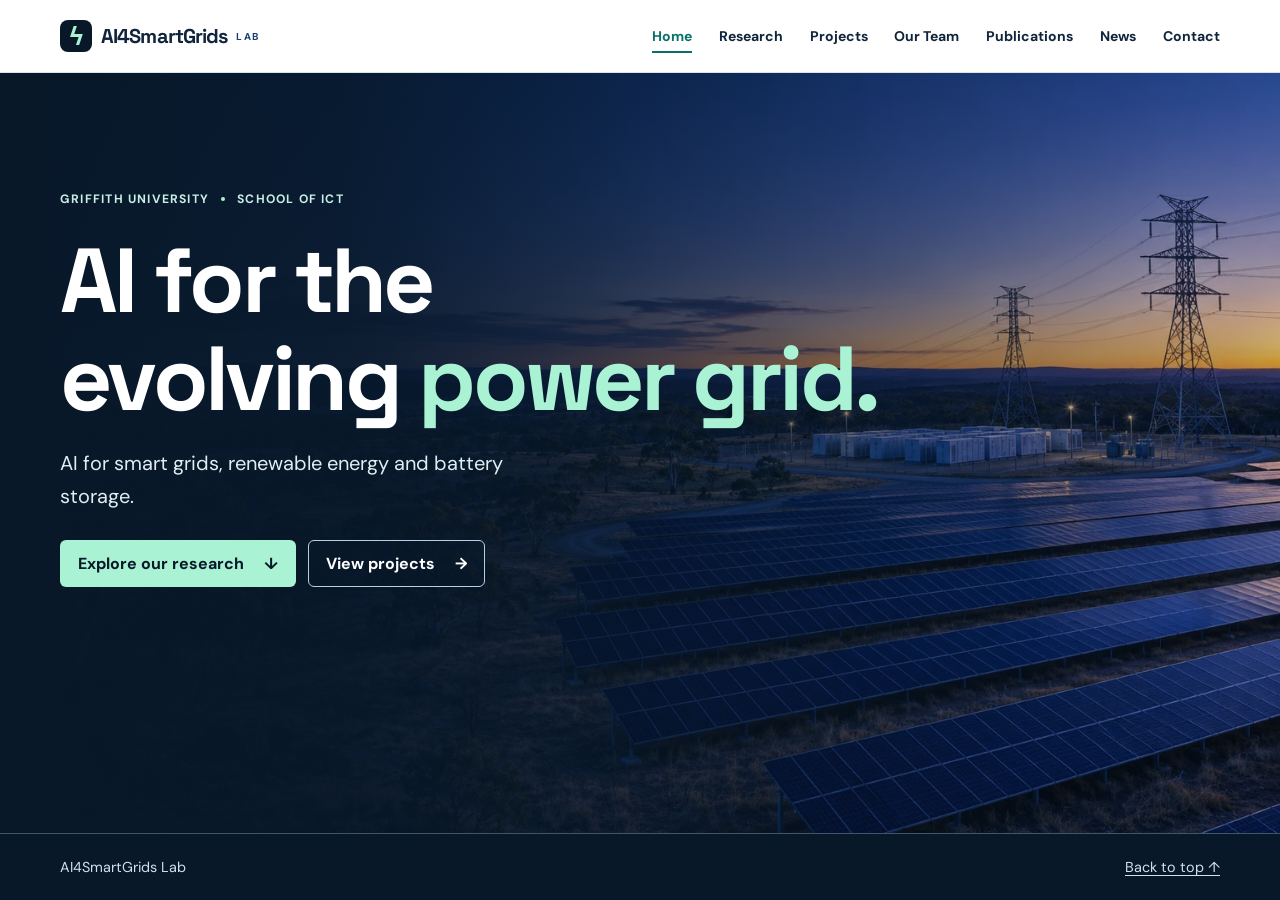
==== index.html @ f7578bf7 "upload Upload" ====
<!doctype html>
<html lang="en-AU">
<head>
  <meta charset="utf-8">
  <meta name="viewport" content="width=device-width, initial-scale=1">
  <meta name="description" content="AI4SmartGrids Lab at Griffith University develops AI methods for smart grids, renewable energy and battery storage.">
  <title>AI4SmartGrids Lab | Griffith University</title>
  <link rel="preconnect" href="https://fonts.googleapis.com">
  <link rel="preconnect" href="https://fonts.gstatic.com" crossorigin>
  <link href="https://fonts.googleapis.com/css2?family=DM+Sans:wght@400;500;600;700&family=Space+Grotesk:wght@400;500;600;700&display=swap" rel="stylesheet">
  <link rel="stylesheet" href="styles.css">
  <script src="site.js" defer></script>
</head>
<body id="top">
<a class="skip" href="#main">Skip to content</a>
<header class="site-header">
  <div class="wrap header-inner">
    <a class="brand" href="index.html"><span class="mark" aria-hidden="true">ϟ</span> AI4SmartGrids <small>LAB</small></a>
    <button class="menu" type="button" aria-controls="navigation" aria-expanded="false">Menu</button>
    <nav id="navigation" aria-label="Main navigation">
      <a href="index.html" aria-current="page">Home</a>
      <a href="research.html">Research</a>
      <a href="projects.html">Projects</a>
      <a href="team.html">Our Team</a>
      <a href="publications.html">Publications</a>
      <a href="news.html">News</a>
      <a href="contact.html">Contact</a>
    </nav>
  </div>
</header>
<main id="main" class="home-page" tabindex="-1">
  <section id="home" class="hero" aria-labelledby="hero-title">
    <div class="wrap hero-inner">
      <p class="institution">Griffith University <span></span> School of ICT</p>
      <h1 id="hero-title">AI for the<br> evolving <em>power grid.</em></h1>
      <p class="intro">AI for smart grids, renewable energy and battery storage.</p>
      <div class="actions"><a class="button" href="research.html">Explore our research <span aria-hidden="true">↓</span></a><a class="button outline" href="projects.html">View projects <span aria-hidden="true">→</span></a></div>
    </div>
  </section>
</main>
<footer><div class="wrap footer-inner"><span>AI4SmartGrids Lab</span><a href="#top">Back to top ↑</a></div></footer>
</body>
</html>
---- styles.css ----
:root {
  --ink: #10243b;
  --muted: #43566a;
  --blue: #163f75;
  --navy: #081829;
  --mint: #a9f2d3;
  --line: #d9e4eb;
  --header: 72px;
  font-family: "DM Sans", system-ui, sans-serif;
  color: var(--ink);
  background: #fff;
  scroll-padding-top: calc(var(--header) + 16px);
  scroll-behavior: smooth;
}
*, *::before, *::after { box-sizing: border-box; }
body { margin: 0; padding-top: var(--header); min-height: 100dvh; display: flex; flex-direction: column; }
main { flex: 1; display: flex; flex-direction: column; }
main > section { flex: 1; }
.wrap { width: min(1160px, calc(100% - 72px)); margin-inline: auto; }
a { color: inherit; text-underline-offset: .22em; }
a:focus-visible, button:focus-visible { outline: 3px solid #14837e; outline-offset: 5px; }
.skip { position: fixed; z-index: 10; top: 8px; left: 8px; padding: 12px; background: white; transform: translateY(-180%); }
.skip:focus { transform: none; }
.site-header { position: fixed; z-index: 5; inset: 0 0 auto; background: #fff; border-bottom: 1px solid var(--line); }
.header-inner { display: flex; align-items: center; justify-content: space-between; gap: 22px; height: var(--header); }
.brand { display: flex; align-items: center; gap: 9px; white-space: nowrap; text-decoration: none; font: 700 20px "Space Grotesk", sans-serif; letter-spacing: -.045em; }
.mark { display: grid; place-items: center; width: 32px; height: 32px; border-radius: 8px; color: var(--mint); background: var(--navy); font-size: 24px; }
.brand small { font: 700 10px "DM Sans", sans-serif; letter-spacing: .13em; color: var(--blue); }
nav { display: flex; align-items: center; gap: clamp(13px, 2.1vw, 29px); }
nav a { position: relative; font-size: 14px; font-weight: 700; text-decoration: none; white-space: nowrap; }
nav a:hover, nav a[aria-current] { color: #08716a; }
nav a[aria-current]::after { content: ""; position: absolute; inset: auto 0 -8px; height: 2px; background: currentColor; }
.menu { display: none; }
.hero { color: white; background: linear-gradient(90deg, #081829 0%, #081829ed 27%, #0818298a 65%, #08182938), #102b49 url("assets/grid-hero.webp") center 56% / cover no-repeat; }
.hero-inner { min-height: 620px; display: flex; flex-direction: column; align-items: flex-start; justify-content: center; padding-block: 80px; }
.institution, .kicker { font-size: .76rem; font-weight: 700; letter-spacing: .1em; text-transform: uppercase; }
.institution { color: #c8eee5; display: flex; align-items: center; gap: 12px; }
.institution span { width: 4px; height: 4px; border-radius: 50%; background: var(--mint); }
h1, h2, h3 { font-family: "Space Grotesk", system-ui, sans-serif; line-height: 1.08; letter-spacing: -.04em; }
.hero h1 { font-size: clamp(3.3rem, 7.1vw, 6.7rem); margin: 10px 0 19px; }
h1 em { color: var(--mint); font-style: normal; }
.inner-page h1 { font-size: clamp(2.25rem, 4.5vw, 3.65rem); margin: 0 0 18px; }
h3 { font-size: 1.43rem; margin: 0 0 10px; }
p { line-height: 1.65; }
.intro { max-width: 480px; font-size: clamp(1.05rem, 2vw, 1.25rem); margin: 0 0 27px; color: #e2edf3; }
.actions { display: flex; flex-wrap: wrap; gap: 12px; }
.button { text-decoration: none; display: inline-flex; align-items: center; gap: 20px; padding: 12px 17px; border: 1px solid transparent; border-radius: 6px; background: var(--mint); color: var(--navy); font-weight: 700; }
.button:hover { background: white; color: var(--navy); }
.outline { background: #08182970; border-color: #b9cfdf; color: white; }
.section { padding-block: clamp(58px, 8vw, 104px); }
.section-intro { font-size: 1.12rem; max-width: 600px; margin: 0 0 30px; }
.section p { color: var(--muted); }
.research-grid { display: grid; grid-template-columns: repeat(2, 1fr); gap: 14px; }
.research { padding: 27px; background: #f3f8fb; border: 1px solid var(--line); border-top: 3px solid #178276; border-radius: 7px; }
.research p, .member p { margin-bottom: 0; }
.project-section { background: #eef5f7; }
.project { display: grid; grid-template-columns: 1fr 1fr; overflow: hidden; border-radius: 12px; background: #102641; color: white; margin-top: 29px; }
.project-image { min-height: 310px; background: #163554 url("assets/grid-hero.webp") right center / cover; }
.project-content { padding: clamp(26px, 5vw, 62px); align-self: center; }
.project-content h3 { font-size: clamp(1.8rem, 3vw, 2.9rem); }
.section .project-content p { color: #d4e2ed; }
.section .project-content .kicker, .project-content a { color: var(--mint); }
.text-link, .profile-links a { color: #105f68; font-weight: 700; }
.team-grid { display: grid; grid-template-columns: repeat(3, 1fr); gap: 20px; margin-top: 32px; }
.member { padding: 22px 0; border-top: 2px solid var(--line); display: flex; flex-direction: column; }
.section .kicker { color: #11665d; margin: 0 0 10px; }
.profile-links { display: flex; flex-wrap: wrap; gap: 8px 14px; padding-top: 20px; margin-top: auto; font-size: .88rem; }
.entry { max-width: 760px; }
.entry { border-top: 1px solid #adbeca; padding-top: 20px; }
.contact { background: var(--navy); color: white; }
.contact-inner, .footer-inner { display: flex; justify-content: space-between; gap: 24px; flex-wrap: wrap; }
.section.contact p { color: #d2e0eb; }
.location { font-size: .95rem; }
address { min-width: min(100%, 300px); font-style: normal; }
address a { display: flex; justify-content: space-between; gap: 12px; padding: 13px 0; border-bottom: 1px solid #517086; color: var(--mint); text-decoration: none; }
address a:hover { text-decoration: underline; }
footer { background: var(--navy); color: #d2e0eb; border-top: 1px solid #40546a; padding: 24px 0; font-size: .9rem; }
@media (max-width: 880px) {
  .wrap { width: calc(100% - 40px); }
  .js .menu { display: block; border: 1px solid var(--line); background: white; color: var(--ink); padding: 8px 13px; border-radius: 6px; font: inherit; font-weight: 700; cursor: pointer; }
  .js nav { display: none; }
  .js nav.open, nav { display: grid; gap: 0; position: absolute; top: 100%; inset-inline: 0; background: white; padding: 6px 20px 14px; border-bottom: 1px solid var(--line); max-height: calc(100dvh - var(--header)); overflow: auto; }
  nav a { padding: 8px 0; }
  nav a[aria-current]::after { inset: auto auto 1px 0; width: 24px; }
  html:not(.js) { --header: 72px; scroll-padding-top: 340px; }
  html:not(.js) body { padding-top: 332px; }
}
@media (max-width: 640px) {
  :root { --header: 64px; }
  .hero { background-position: 63% center; }
  .hero-inner { min-height: 540px; padding-block: 65px; }
  .research-grid, .project, .team-grid { grid-template-columns: 1fr; }
  .project-image { min-height: 205px; }
}
@media (prefers-reduced-motion: reduce) { :root { scroll-behavior: auto; } }
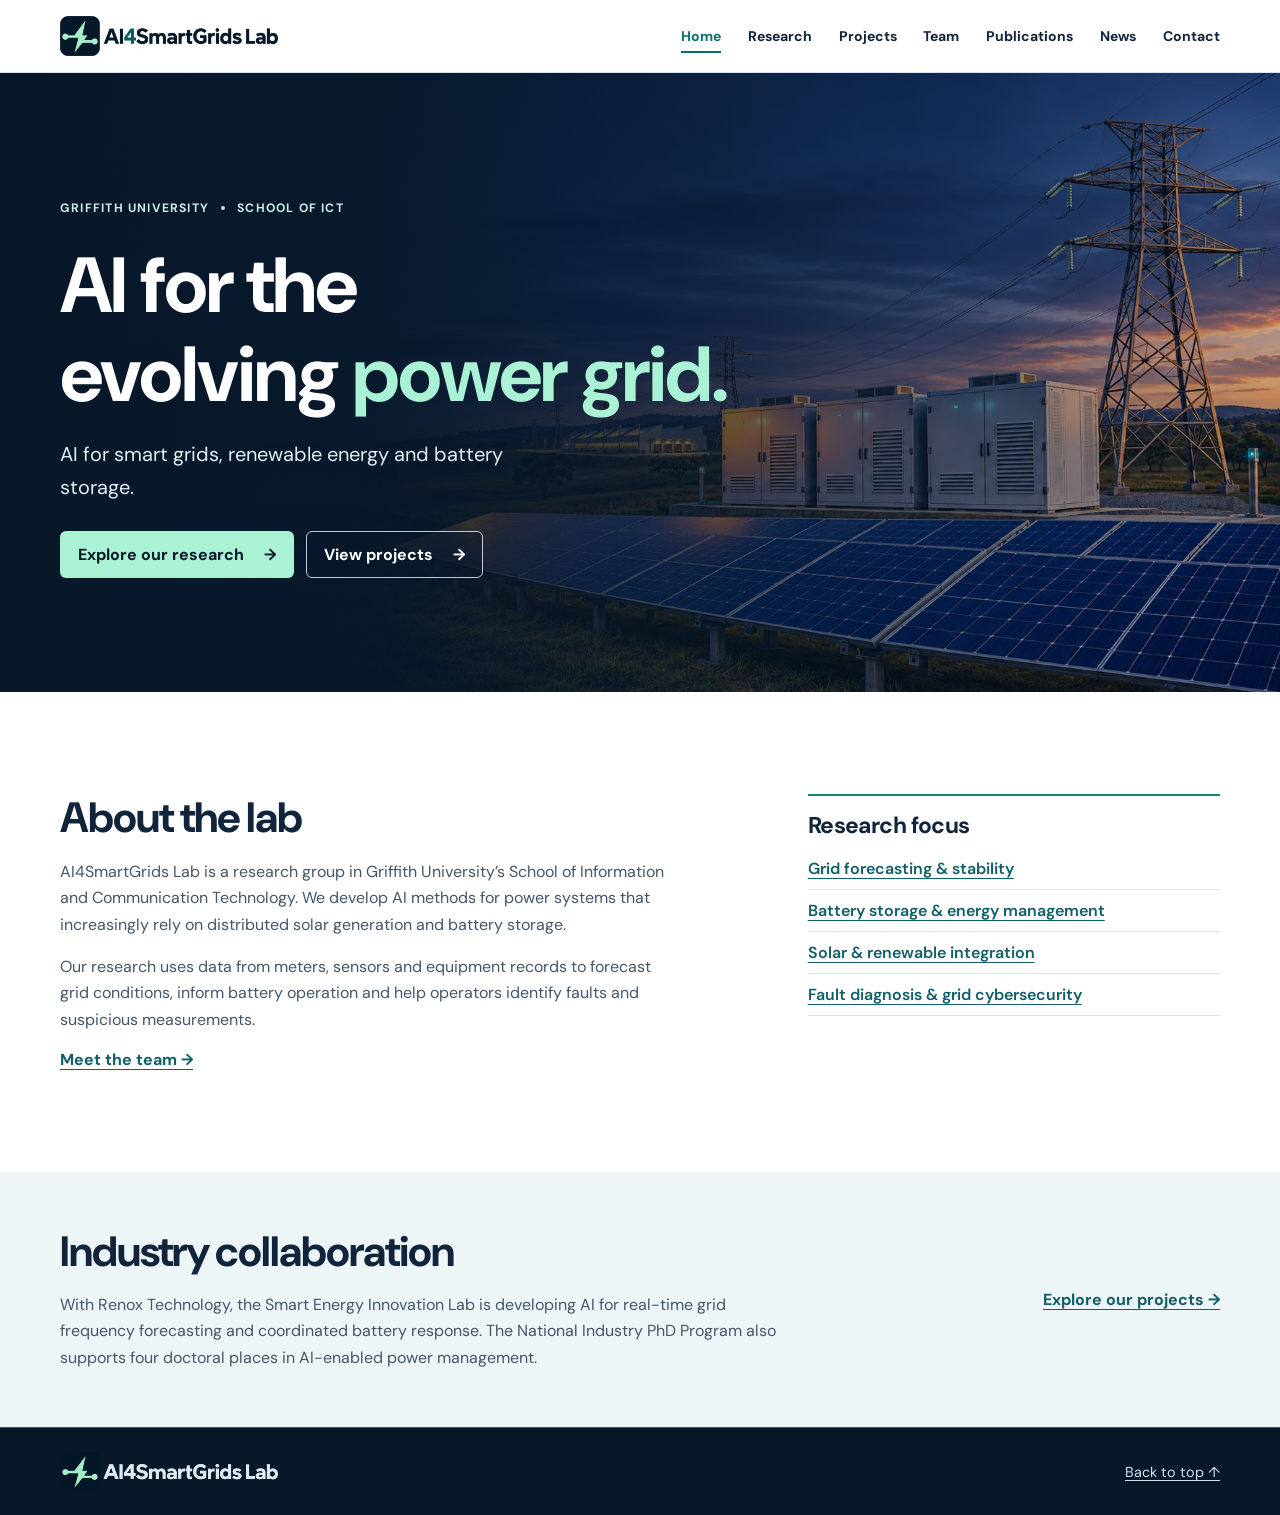
==== commit 324cbaaf: "upload upload" ====
--- a/index.html
+++ b/index.html
@@ -7,7 +7,7 @@
   <title>AI4SmartGrids Lab | Griffith University</title>
   <link rel="preconnect" href="https://fonts.googleapis.com">
   <link rel="preconnect" href="https://fonts.gstatic.com" crossorigin>
-  <link href="https://fonts.googleapis.com/css2?family=DM+Sans:wght@400;500;600;700&family=Space+Grotesk:wght@400;500;600;700&display=swap" rel="stylesheet">
+  <link href="https://fonts.googleapis.com/css2?family=DM+Sans:wght@400;500;600;700&display=swap" rel="stylesheet">
   <link rel="stylesheet" href="styles.css">
   <script src="site.js" defer></script>
 </head>
@@ -15,13 +15,13 @@
 <a class="skip" href="#main">Skip to content</a>
 <header class="site-header">
   <div class="wrap header-inner">
-    <a class="brand" href="index.html"><span class="mark" aria-hidden="true">ϟ</span> AI4SmartGrids <small>LAB</small></a>
+    <a class="brand" href="index.html"><img src="assets/ai4smartgrids-logo.webp" width="840" height="152" alt="AI4SmartGrids Lab"></a>
     <button class="menu" type="button" aria-controls="navigation" aria-expanded="false">Menu</button>
     <nav id="navigation" aria-label="Main navigation">
       <a href="index.html" aria-current="page">Home</a>
       <a href="research.html">Research</a>
       <a href="projects.html">Projects</a>
-      <a href="team.html">Our Team</a>
+      <a href="team.html">Team</a>
       <a href="publications.html">Publications</a>
       <a href="news.html">News</a>
       <a href="contact.html">Contact</a>
@@ -34,10 +34,38 @@
       <p class="institution">Griffith University <span></span> School of ICT</p>
       <h1 id="hero-title">AI for the<br> evolving <em>power grid.</em></h1>
       <p class="intro">AI for smart grids, renewable energy and battery storage.</p>
-      <div class="actions"><a class="button" href="research.html">Explore our research <span aria-hidden="true">↓</span></a><a class="button outline" href="projects.html">View projects <span aria-hidden="true">→</span></a></div>
+      <div class="actions"><a class="button" href="research.html">Explore our research <span aria-hidden="true">→</span></a><a class="button outline" href="projects.html">View projects <span aria-hidden="true">→</span></a></div>
+    </div>
+  </section>
+
+  <section class="wrap section home-about" aria-labelledby="home-about-title">
+    <div>
+      <h2 id="home-about-title">About the lab</h2>
+      <p>AI4SmartGrids Lab is a research group in Griffith University’s School of Information and Communication Technology. We develop AI methods for power systems that increasingly rely on distributed solar generation and battery storage.</p>
+      <p>Our research uses data from meters, sensors and equipment records to forecast grid conditions, inform battery operation and help operators identify faults and suspicious measurements.</p>
+      <a class="text-link" href="team.html">Meet the team <span aria-hidden="true">→</span></a>
+    </div>
+    <div class="home-focus">
+      <h3>Research focus</h3>
+      <ul>
+        <li><a href="research.html#grid-forecasting">Grid forecasting &amp; stability</a></li>
+        <li><a href="research.html#battery-storage">Battery storage &amp; energy management</a></li>
+        <li><a href="research.html#renewable-integration">Solar &amp; renewable integration</a></li>
+        <li><a href="research.html#grid-security">Fault diagnosis &amp; grid cybersecurity</a></li>
+      </ul>
+    </div>
+  </section>
+
+  <section class="home-industry" aria-labelledby="home-industry-title">
+    <div class="wrap home-industry-inner">
+      <div>
+        <h2 id="home-industry-title">Industry collaboration</h2>
+        <p>With Renox Technology, the Smart Energy Innovation Lab is developing AI for real-time grid frequency forecasting and coordinated battery response. The National Industry PhD Program also supports four doctoral places in AI-enabled power management.</p>
+      </div>
+      <a class="text-link" href="projects.html">Explore our projects <span aria-hidden="true">→</span></a>
     </div>
   </section>
 </main>
-<footer><div class="wrap footer-inner"><span>AI4SmartGrids Lab</span><a href="#top">Back to top ↑</a></div></footer>
+<footer><div class="wrap footer-inner"><a class="footer-brand" href="index.html"><img src="assets/ai4smartgrids-logo.webp" width="840" height="152" alt="AI4SmartGrids Lab"></a><a href="#top">Back to top ↑</a></div></footer>
 </body>
 </html>
--- a/styles.css
+++ b/styles.css
@@ -23,23 +23,38 @@
 .skip:focus { transform: none; }
 .site-header { position: fixed; z-index: 5; inset: 0 0 auto; background: #fff; border-bottom: 1px solid var(--line); }
 .header-inner { display: flex; align-items: center; justify-content: space-between; gap: 22px; height: var(--header); }
-.brand { display: flex; align-items: center; gap: 9px; white-space: nowrap; text-decoration: none; font: 700 20px "Space Grotesk", sans-serif; letter-spacing: -.045em; }
-.mark { display: grid; place-items: center; width: 32px; height: 32px; border-radius: 8px; color: var(--mint); background: var(--navy); font-size: 24px; }
-.brand small { font: 700 10px "DM Sans", sans-serif; letter-spacing: .13em; color: var(--blue); }
-nav { display: flex; align-items: center; gap: clamp(13px, 2.1vw, 29px); }
-nav a { position: relative; font-size: 14px; font-weight: 700; text-decoration: none; white-space: nowrap; }
-nav a:hover, nav a[aria-current] { color: #08716a; }
-nav a[aria-current]::after { content: ""; position: absolute; inset: auto 0 -8px; height: 2px; background: currentColor; }
+.brand, .footer-brand { display: inline-flex; align-items: center; }
+.brand img, .footer-brand img { display: block; width: clamp(154px, 21vw, 218px); height: auto; }
+@supports (mask-image: url("assets/ai4smartgrids-logo.webp")) {
+  .footer-brand { position: relative; }
+  .footer-brand img { clip-path: inset(0 81% 0 0); }
+  .footer-brand::after {
+    content: "";
+    position: absolute;
+    inset: 0 0 0 19%;
+    background: #e2edf3;
+    mask: url("assets/ai4smartgrids-logo.webp") right center / calc(100% / .81) 100% no-repeat;
+    pointer-events: none;
+  }
+}
+@supports not (mask-image: url("assets/ai4smartgrids-logo.webp")) {
+  .footer-brand img { filter: brightness(0) invert(1); }
+}
+.footer-inner { align-items: center; }
+#navigation { display: flex; align-items: center; gap: clamp(13px, 2.1vw, 29px); }
+#navigation a { position: relative; font-size: 14px; font-weight: 700; text-decoration: none; white-space: nowrap; }
+#navigation a:hover, #navigation a[aria-current] { color: #08716a; }
+#navigation a[aria-current]::after { content: ""; position: absolute; inset: auto 0 -8px; height: 2px; background: currentColor; }
 .menu { display: none; }
-.hero { color: white; background: linear-gradient(90deg, #081829 0%, #081829ed 27%, #0818298a 65%, #08182938), #102b49 url("assets/grid-hero.webp") center 56% / cover no-repeat; }
+.hero { color: white; background: linear-gradient(90deg, #081829 0%, #081829ed 27%, #0818298a 65%, #08182938), #102b49 url("assets/grid-home.webp") center 56% / cover no-repeat; }
 .hero-inner { min-height: 620px; display: flex; flex-direction: column; align-items: flex-start; justify-content: center; padding-block: 80px; }
 .institution, .kicker { font-size: .76rem; font-weight: 700; letter-spacing: .1em; text-transform: uppercase; }
 .institution { color: #c8eee5; display: flex; align-items: center; gap: 12px; }
 .institution span { width: 4px; height: 4px; border-radius: 50%; background: var(--mint); }
-h1, h2, h3 { font-family: "Space Grotesk", system-ui, sans-serif; line-height: 1.08; letter-spacing: -.04em; }
-.hero h1 { font-size: clamp(3.3rem, 7.1vw, 6.7rem); margin: 10px 0 19px; }
+h1, h2, h3 { font-family: inherit; font-weight: 700; line-height: 1.14; letter-spacing: -.025em; }
+.hero h1 { font-size: clamp(2.75rem, 6.1vw, 5.75rem); margin: 10px 0 19px; }
 h1 em { color: var(--mint); font-style: normal; }
-.inner-page h1 { font-size: clamp(2.25rem, 4.5vw, 3.65rem); margin: 0 0 18px; }
+.inner-page h1 { font-size: clamp(2.2rem, 4.3vw, 3.4rem); margin: 0 0 18px; }
 h3 { font-size: 1.43rem; margin: 0 0 10px; }
 p { line-height: 1.65; }
 .intro { max-width: 480px; font-size: clamp(1.05rem, 2vw, 1.25rem); margin: 0 0 27px; color: #e2edf3; }
@@ -50,38 +65,79 @@
 .section { padding-block: clamp(58px, 8vw, 104px); }
 .section-intro { font-size: 1.12rem; max-width: 600px; margin: 0 0 30px; }
 .section p { color: var(--muted); }
-.research-grid { display: grid; grid-template-columns: repeat(2, 1fr); gap: 14px; }
-.research { padding: 27px; background: #f3f8fb; border: 1px solid var(--line); border-top: 3px solid #178276; border-radius: 7px; }
-.research p, .member p { margin-bottom: 0; }
+.research-heading { background: var(--navy); color: white; padding-block: clamp(46px, 7vw, 86px); }
+.research-heading p { max-width: 680px; color: #deeaf1; font-size: clamp(1.05rem, 2vw, 1.25rem); margin: 0; }
+.research-programme { padding-bottom: clamp(56px, 8vw, 96px); }
+.research-index { display: block; position: static; max-height: none; overflow: visible; padding: 0; background: transparent; border: 0; }
+.research-index ul { display: flex; flex-wrap: wrap; gap: 4px 26px; margin: 0; padding: 16px 0; list-style: none; }
+.research-index a { display: inline-block; padding: 8px 0; color: #105f68; white-space: normal; }
+.research-index a:hover { text-decoration: underline; }
+.research-index span { margin-left: 4px; }
+.research-topic { display: grid; grid-template-columns: minmax(0, 1fr) minmax(0, 1.85fr); gap: clamp(24px, 6vw, 90px); padding-block: clamp(30px, 5vw, 58px); border-top: 1px solid var(--line); }
+.research-topic h2 { max-width: 350px; margin: 0; font-size: clamp(1.5rem, 3vw, 2.3rem); }
+.research-detail { max-width: 670px; color: var(--muted); }
+.research-detail p { margin: 0; }
+.research-detail .research-question { color: var(--ink); font-size: 1.12rem; font-weight: 600; line-height: 1.55; }
+.research-detail ul { margin: 15px 0; padding-left: 1.2rem; line-height: 1.65; }
+.research-detail li + li { margin-top: 8px; }
+.research-detail li::marker { color: #08716a; }
+.research-detail strong { color: var(--ink); }
+.research-partnership { border-top: 2px solid #178276; padding-bottom: 0; }
+.research-partnership p { margin-bottom: 12px; }
 .project-section { background: #eef5f7; }
 .project { display: grid; grid-template-columns: 1fr 1fr; overflow: hidden; border-radius: 12px; background: #102641; color: white; margin-top: 29px; }
+.project-funding { grid-template-columns: 1fr; }
 .project-image { min-height: 310px; background: #163554 url("assets/grid-hero.webp") right center / cover; }
 .project-content { padding: clamp(26px, 5vw, 62px); align-self: center; }
 .project-content h3 { font-size: clamp(1.8rem, 3vw, 2.9rem); }
 .section .project-content p { color: #d4e2ed; }
 .section .project-content .kicker, .project-content a { color: var(--mint); }
-.text-link, .profile-links a { color: #105f68; font-weight: 700; }
-.team-grid { display: grid; grid-template-columns: repeat(3, 1fr); gap: 20px; margin-top: 32px; }
-.member { padding: 22px 0; border-top: 2px solid var(--line); display: flex; flex-direction: column; }
+.text-link { color: #105f68; font-weight: 700; }
+.team-group { margin-top: clamp(30px, 5vw, 58px); }
+.industry-partners { border-top: 1px solid var(--line); padding-top: clamp(24px, 4vw, 40px); }
+.partner-list { display: grid; grid-template-columns: repeat(auto-fit, minmax(min(100%, 235px), 1fr)); gap: 14px; padding: 0; margin: 0; list-style: none; }
+.partner-list a { display: flex; flex-direction: column; justify-content: center; gap: 13px; height: 100%; padding: 16px; border: 1px solid var(--line); border-radius: 8px; color: #105f68; font-weight: 700; text-decoration: none; }
+.partner-list a:hover { border-color: #105f68; text-decoration: underline; }
+.partner-list img { width: 148px; height: 50px; object-fit: contain; object-position: left center; }
+.team-group h2 { font-size: clamp(1.45rem, 3vw, 2rem); margin: 0 0 16px; }
+.team-grid { display: grid; grid-template-columns: repeat(3, minmax(0, 1fr)); gap: 18px; }
+.member { padding: clamp(18px, 3vw, 28px); border: 1px solid var(--line); border-radius: 10px; background: #f6fafb; display: flex; flex-direction: column; align-items: flex-start; }
+.team-avatar { display: block; width: 108px; height: 108px; border-radius: 50%; object-fit: cover; margin-bottom: 18px; }
+.team-initials { display: grid; place-items: center; background: #e0f2ee; color: #105f68; font-size: 1.7rem; font-weight: 700; }
+.member h3 { margin: 0; font-size: 1.25rem; }
+.section .member-role { margin: 5px 0 0; color: #105f68; font-size: .9rem; font-weight: 700; }
+.member-bio { margin: 9px 0 0; }
 .section .kicker { color: #11665d; margin: 0 0 10px; }
-.profile-links { display: flex; flex-wrap: wrap; gap: 8px 14px; padding-top: 20px; margin-top: auto; font-size: .88rem; }
+.profile-links { display: flex; flex-wrap: wrap; gap: 8px; margin-top: auto; padding-top: 16px; }
+.profile-links a { display: grid; place-items: center; width: 42px; height: 42px; border-radius: 50%; border: 1px solid #cbdde1; color: #105f68; background: white; }
+.profile-links a:hover { background: #e0f2ee; border-color: #105f68; }
+.profile-links svg { width: 20px; height: 20px; }
 .entry { max-width: 760px; }
 .entry { border-top: 1px solid #adbeca; padding-top: 20px; }
-.contact { background: var(--navy); color: white; }
-.contact-inner, .footer-inner { display: flex; justify-content: space-between; gap: 24px; flex-wrap: wrap; }
-.section.contact p { color: #d2e0eb; }
-.location { font-size: .95rem; }
-address { min-width: min(100%, 300px); font-style: normal; }
-address a { display: flex; justify-content: space-between; gap: 12px; padding: 13px 0; border-bottom: 1px solid #517086; color: var(--mint); text-decoration: none; }
-address a:hover { text-decoration: underline; }
+.footer-inner { display: flex; justify-content: space-between; gap: 24px; flex-wrap: wrap; }
+.contact-details { display: grid; grid-template-columns: repeat(auto-fit, minmax(min(100%, 285px), 1fr)); gap: 26px 48px; margin-top: 35px; max-width: 850px; }
+.contact-details section { padding-top: 20px; border-top: 1px solid var(--line); }
+.contact-details h2 { font-size: 1.4rem; margin: 0 0 10px; }
+.contact-details address { color: var(--muted); font-style: normal; line-height: 1.65; }
+.contact-details p { margin: 0 0 12px; }
+.contact-details section[aria-labelledby="contact-enquiries"] { grid-column: 1 / -1; }
+.contact-form { display: grid; gap: 14px; max-width: 740px; }
+.contact-form label { display: grid; gap: 6px; font-weight: 600; }
+.contact-form label:first-child { max-width: 375px; }
+.contact-form input, .contact-form textarea { width: 100%; padding: 10px 12px; border: 1px solid #9aabb8; border-radius: 5px; color: var(--ink); background: white; font: inherit; font-weight: 400; }
+.contact-form textarea { resize: vertical; }
+.contact-form :is(input, textarea):focus-visible { outline: 2px solid #14837e; outline-offset: 2px; }
+.contact-form .button { justify-self: start; border-color: #105f68; background: #105f68; color: white; font: inherit; font-weight: 700; cursor: pointer; }
+.contact-form .button:hover { background: var(--navy); }
 footer { background: var(--navy); color: #d2e0eb; border-top: 1px solid #40546a; padding: 24px 0; font-size: .9rem; }
 @media (max-width: 880px) {
   .wrap { width: calc(100% - 40px); }
+  .team-grid { grid-template-columns: repeat(2, minmax(0, 1fr)); }
   .js .menu { display: block; border: 1px solid var(--line); background: white; color: var(--ink); padding: 8px 13px; border-radius: 6px; font: inherit; font-weight: 700; cursor: pointer; }
-  .js nav { display: none; }
-  .js nav.open, nav { display: grid; gap: 0; position: absolute; top: 100%; inset-inline: 0; background: white; padding: 6px 20px 14px; border-bottom: 1px solid var(--line); max-height: calc(100dvh - var(--header)); overflow: auto; }
-  nav a { padding: 8px 0; }
-  nav a[aria-current]::after { inset: auto auto 1px 0; width: 24px; }
+  .js #navigation { display: none; }
+  .js #navigation.open, #navigation { display: grid; gap: 0; position: absolute; top: 100%; inset-inline: 0; background: white; padding: 6px 20px 14px; border-bottom: 1px solid var(--line); max-height: calc(100dvh - var(--header)); overflow: auto; }
+  #navigation a { padding: 8px 0; }
+  #navigation a[aria-current]::after { inset: auto auto 1px 0; width: 24px; }
   html:not(.js) { --header: 72px; scroll-padding-top: 340px; }
   html:not(.js) body { padding-top: 332px; }
 }
@@ -89,7 +145,34 @@
   :root { --header: 64px; }
   .hero { background-position: 63% center; }
   .hero-inner { min-height: 540px; padding-block: 65px; }
-  .research-grid, .project, .team-grid { grid-template-columns: 1fr; }
+  .project, .team-grid { grid-template-columns: 1fr; }
+  .research-topic { grid-template-columns: 1fr; gap: 13px; }
   .project-image { min-height: 205px; }
 }
 @media (prefers-reduced-motion: reduce) { :root { scroll-behavior: auto; } }
+
+.publication-download { margin-bottom: 25px; }
+.publication-list { display: grid; gap: 24px; }
+.publication-list h2 { font-size: clamp(1.15rem, 2vw, 1.4rem); margin: 0; }
+.publication-list p { margin-block: 8px; }
+#publications-bibbase:has(.bibbase_paper) + .publication-list { display: none; }
+
+.partner-logo { display: grid; place-items: center; width: 148px; height: 50px; border-radius: 5px; background: #fff; }
+.partner-logo-dark { background: #0b1b2a; }
+.partner-logo img { width: 126px; height: 40px; object-position: center; }
+.partner-logo img[src$="/renox.webp"] { transform: scale(1.65); }
+.partner-logo { overflow: hidden; }
+
+.home-about { display: grid; grid-template-columns: minmax(0, 1.6fr) minmax(0, 1fr); gap: clamp(24px, 7vw, 88px); }
+.home-about h2, .home-industry h2 { margin: 0 0 15px; font-size: clamp(1.8rem, 3.5vw, 2.65rem); }
+.home-about p { max-width: 620px; }
+.home-focus { border-top: 2px solid #178276; padding-top: 16px; }
+.home-focus ul { margin: 0; padding: 0; list-style: none; }
+.home-focus li { border-bottom: 1px solid var(--line); }
+.home-focus a { display: block; padding: 10px 0; color: #105f68; font-weight: 600; }
+.home-industry { background: #eef5f7; padding-block: clamp(32px, 5vw, 56px); }
+.home-industry-inner { display: flex; align-items: center; justify-content: space-between; flex-wrap: wrap; gap: 16px 36px; }
+.home-industry p { max-width: 720px; margin: 0; color: var(--muted); }
+@media (max-width: 700px) {
+  .home-about { grid-template-columns: 1fr; }
+}
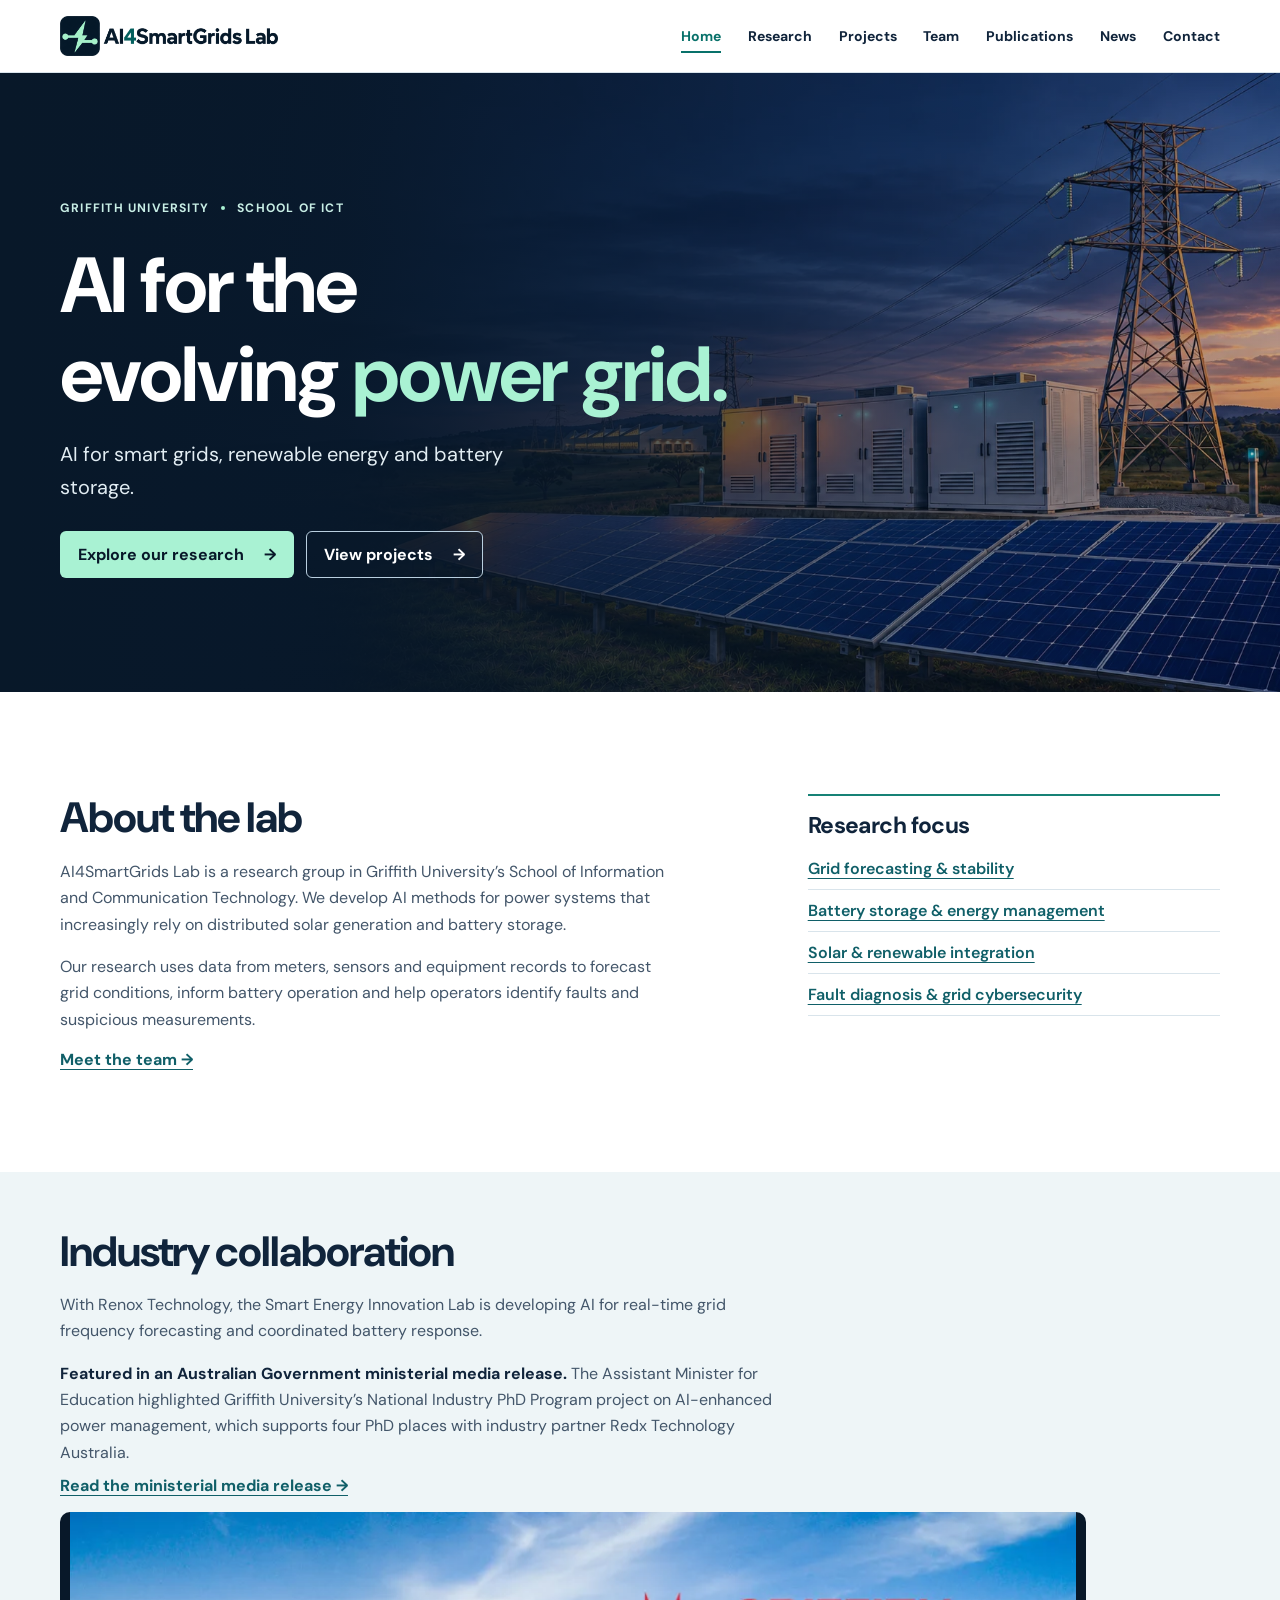
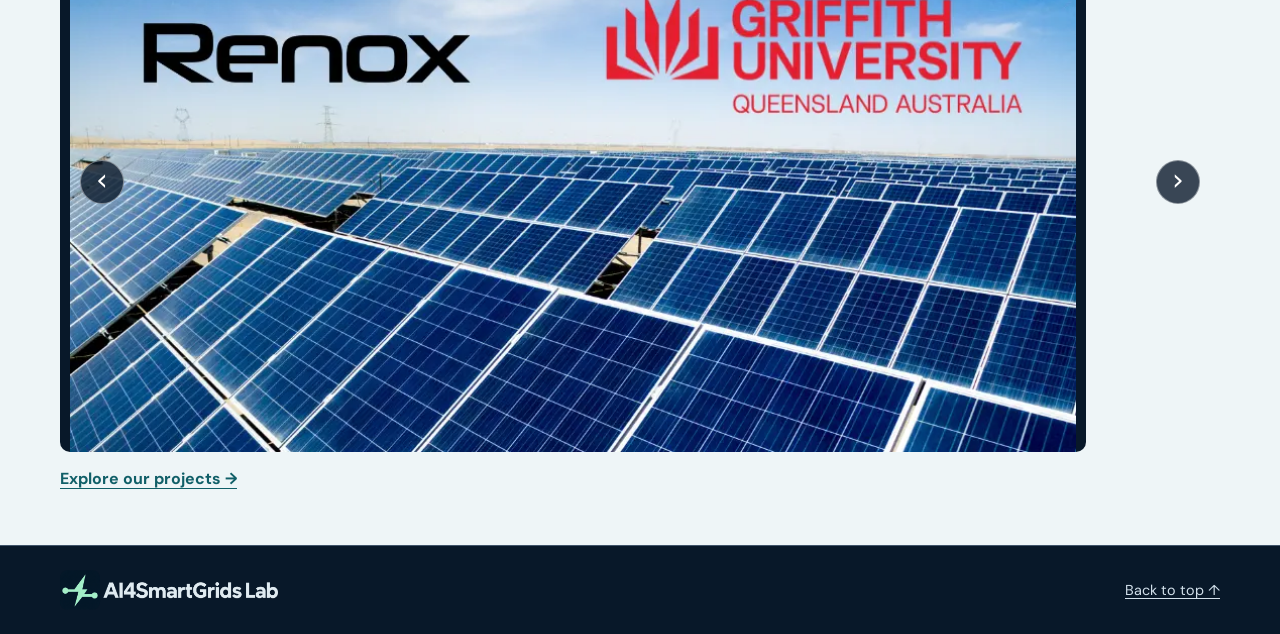
==== commit d965f65d: "update update" ====
--- a/index.html
+++ b/index.html
@@ -10,6 +10,7 @@
   <link href="https://fonts.googleapis.com/css2?family=DM+Sans:wght@400;500;600;700&display=swap" rel="stylesheet">
   <link rel="stylesheet" href="styles.css">
   <script src="site.js" defer></script>
+  <script src="collaboration.js" defer></script>
 </head>
 <body id="top">
 <a class="skip" href="#main">Skip to content</a>
@@ -60,7 +61,20 @@
     <div class="wrap home-industry-inner">
       <div>
         <h2 id="home-industry-title">Industry collaboration</h2>
-        <p>With Renox Technology, the Smart Energy Innovation Lab is developing AI for real-time grid frequency forecasting and coordinated battery response. The National Industry PhD Program also supports four doctoral places in AI-enabled power management.</p>
+        <p>With Renox Technology, the Smart Energy Innovation Lab is developing AI for real-time grid frequency forecasting and coordinated battery response.</p>
+        <p class="home-ministerial"><strong>Featured in an Australian Government ministerial media release.</strong> The Assistant Minister for Education highlighted Griffith University’s National Industry PhD Program project on AI-enhanced power management, which supports four PhD places with industry partner Redx Technology Australia.</p>
+        <a class="text-link" href="https://ministers.education.gov.au/chisholm/new-round-phd-grants-aims-tackle-some-australias-biggest-challenges">Read the ministerial media release <span aria-hidden="true">→</span></a>
+      </div>
+      <div class="collaboration-gallery" role="group" aria-label="Industry collaboration photos">
+        <div class="collaboration-slides" id="collaboration-slides">
+          <img src="assets/collaboration/solar-partnership.webp" alt="Renox and Griffith University logos above a solar farm" width="997" height="535" loading="lazy">
+          <img src="assets/collaboration/team-visit.png" alt="The Griffith and Renox team outside the Smart Energy Innovation Lab" width="802" height="410" loading="lazy" hidden>
+          <img src="assets/collaboration/lab-work.webp" alt="Researchers and engineers working with battery cabinets and electrical equipment" width="1499" height="791" loading="lazy" hidden>
+        </div>
+        <div class="collaboration-controls" hidden>
+          <button type="button" data-previous aria-label="Previous photo" aria-controls="collaboration-slides">‹</button>
+          <button type="button" data-next aria-label="Next photo" aria-controls="collaboration-slides">›</button>
+        </div>
       </div>
       <a class="text-link" href="projects.html">Explore our projects <span aria-hidden="true">→</span></a>
     </div>
--- a/styles.css
+++ b/styles.css
@@ -75,6 +75,7 @@
 .research-index span { margin-left: 4px; }
 .research-topic { display: grid; grid-template-columns: minmax(0, 1fr) minmax(0, 1.85fr); gap: clamp(24px, 6vw, 90px); padding-block: clamp(30px, 5vw, 58px); border-top: 1px solid var(--line); }
 .research-topic h2 { max-width: 350px; margin: 0; font-size: clamp(1.5rem, 3vw, 2.3rem); }
+.research-topic-image { display: block; width: min(100%, 240px); height: auto; aspect-ratio: 3 / 2; object-fit: cover; margin-top: 16px; border-radius: 8px; background: #eef5f7; }
 .research-detail { max-width: 670px; color: var(--muted); }
 .research-detail p { margin: 0; }
 .research-detail .research-question { color: var(--ink); font-size: 1.12rem; font-weight: 600; line-height: 1.55; }
@@ -173,6 +174,17 @@
 .home-industry { background: #eef5f7; padding-block: clamp(32px, 5vw, 56px); }
 .home-industry-inner { display: flex; align-items: center; justify-content: space-between; flex-wrap: wrap; gap: 16px 36px; }
 .home-industry p { max-width: 720px; margin: 0; color: var(--muted); }
+.home-industry .home-ministerial { margin: 16px 0 9px; }
+.home-ministerial strong { color: var(--ink); }
 @media (max-width: 700px) {
   .home-about { grid-template-columns: 1fr; }
 }
+
+.collaboration-gallery { position: relative; flex: 0 0 100%; min-width: 0; }
+.collaboration-slides { aspect-ratio: 1.9; max-height: 540px; overflow: hidden; border-radius: 10px; background: var(--navy); }
+.collaboration-slides img { display: block; width: 100%; height: 100%; object-fit: contain; }
+.collaboration-gallery [hidden] { display: none; }
+.collaboration-controls button { position: absolute; top: 50%; transform: translateY(-50%); display: grid; place-items: center; width: 44px; height: 44px; padding: 0 0 3px; border: 1px solid #ffffff66; border-radius: 50%; background: #081829c9; color: white; font: 1.85rem/1 system-ui, sans-serif; cursor: pointer; }
+.collaboration-controls button:hover, .collaboration-controls button:focus-visible { background: var(--navy); }
+.collaboration-controls [data-previous] { left: clamp(8px, 2vw, 20px); }
+.collaboration-controls [data-next] { right: clamp(8px, 2vw, 20px); }
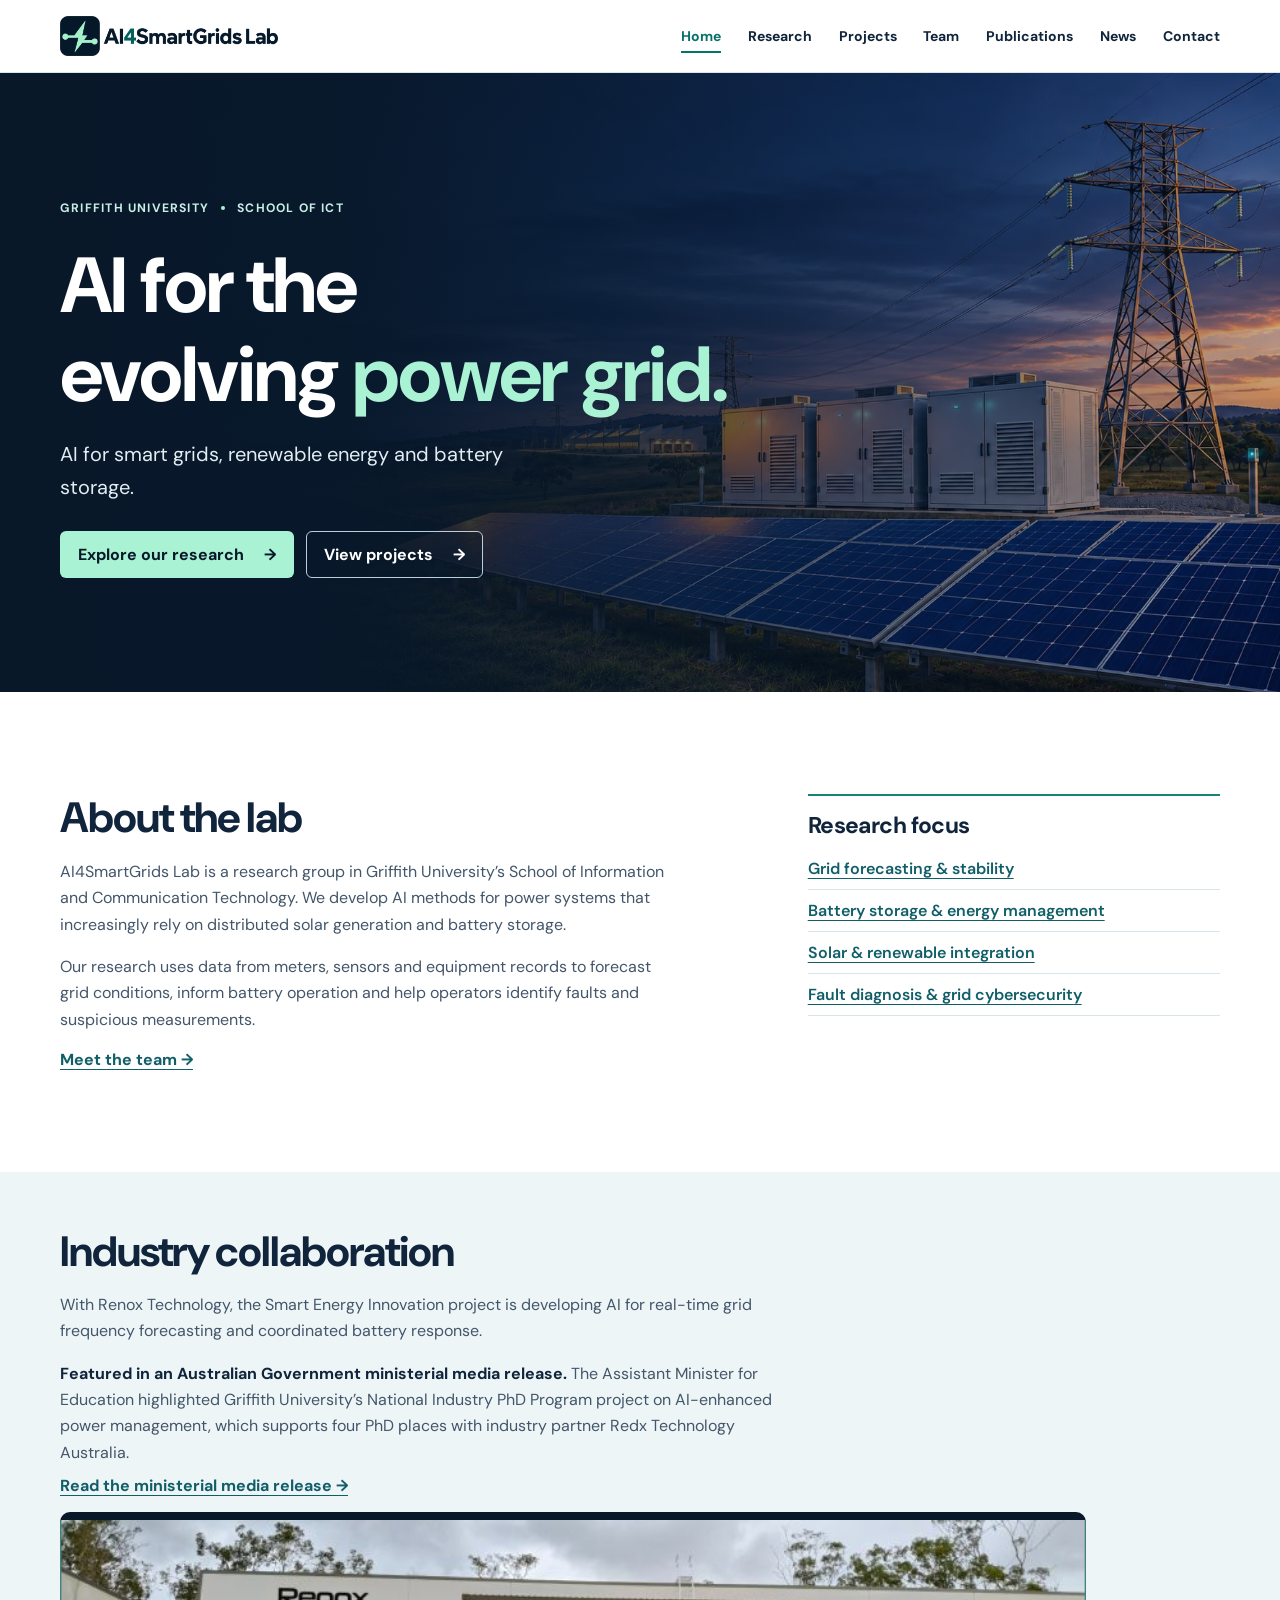
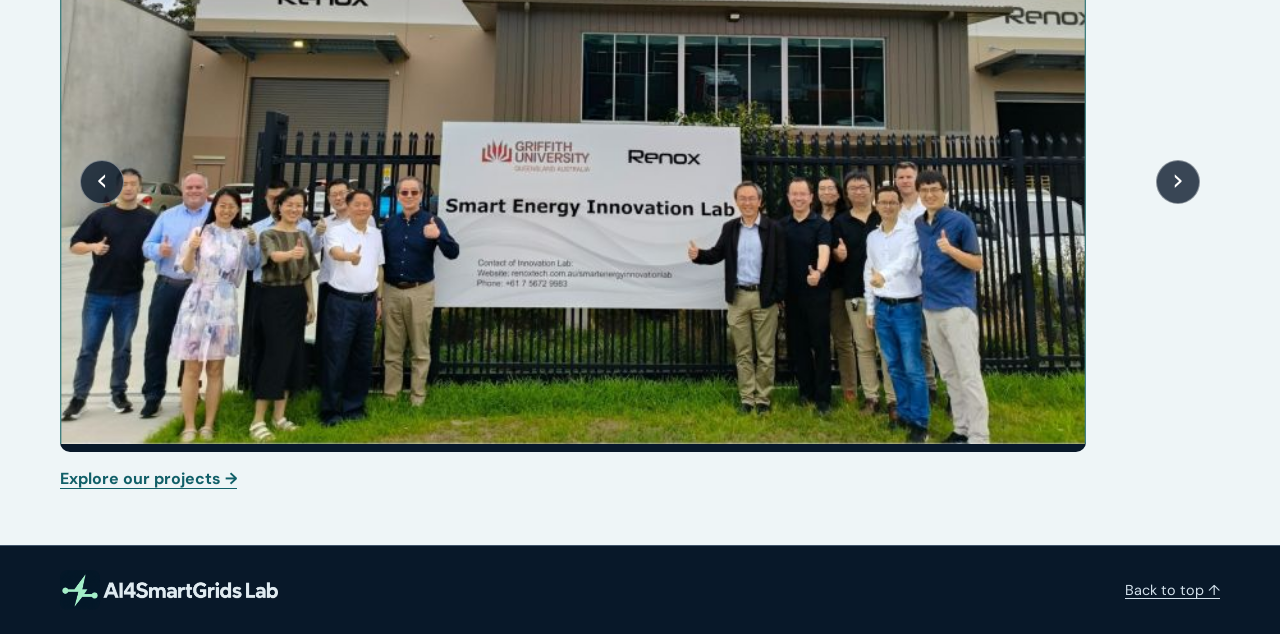
==== commit acf9fe09: "updateq update" ====
--- a/index.html
+++ b/index.html
@@ -61,7 +61,7 @@
     <div class="wrap home-industry-inner">
       <div>
         <h2 id="home-industry-title">Industry collaboration</h2>
-        <p>With Renox Technology, the Smart Energy Innovation Lab is developing AI for real-time grid frequency forecasting and coordinated battery response.</p>
+        <p>With Renox Technology, the Smart Energy Innovation project is developing AI for real-time grid frequency forecasting and coordinated battery response.</p>
         <p class="home-ministerial"><strong>Featured in an Australian Government ministerial media release.</strong> The Assistant Minister for Education highlighted Griffith University’s National Industry PhD Program project on AI-enhanced power management, which supports four PhD places with industry partner Redx Technology Australia.</p>
         <a class="text-link" href="https://ministers.education.gov.au/chisholm/new-round-phd-grants-aims-tackle-some-australias-biggest-challenges">Read the ministerial media release <span aria-hidden="true">→</span></a>
       </div>
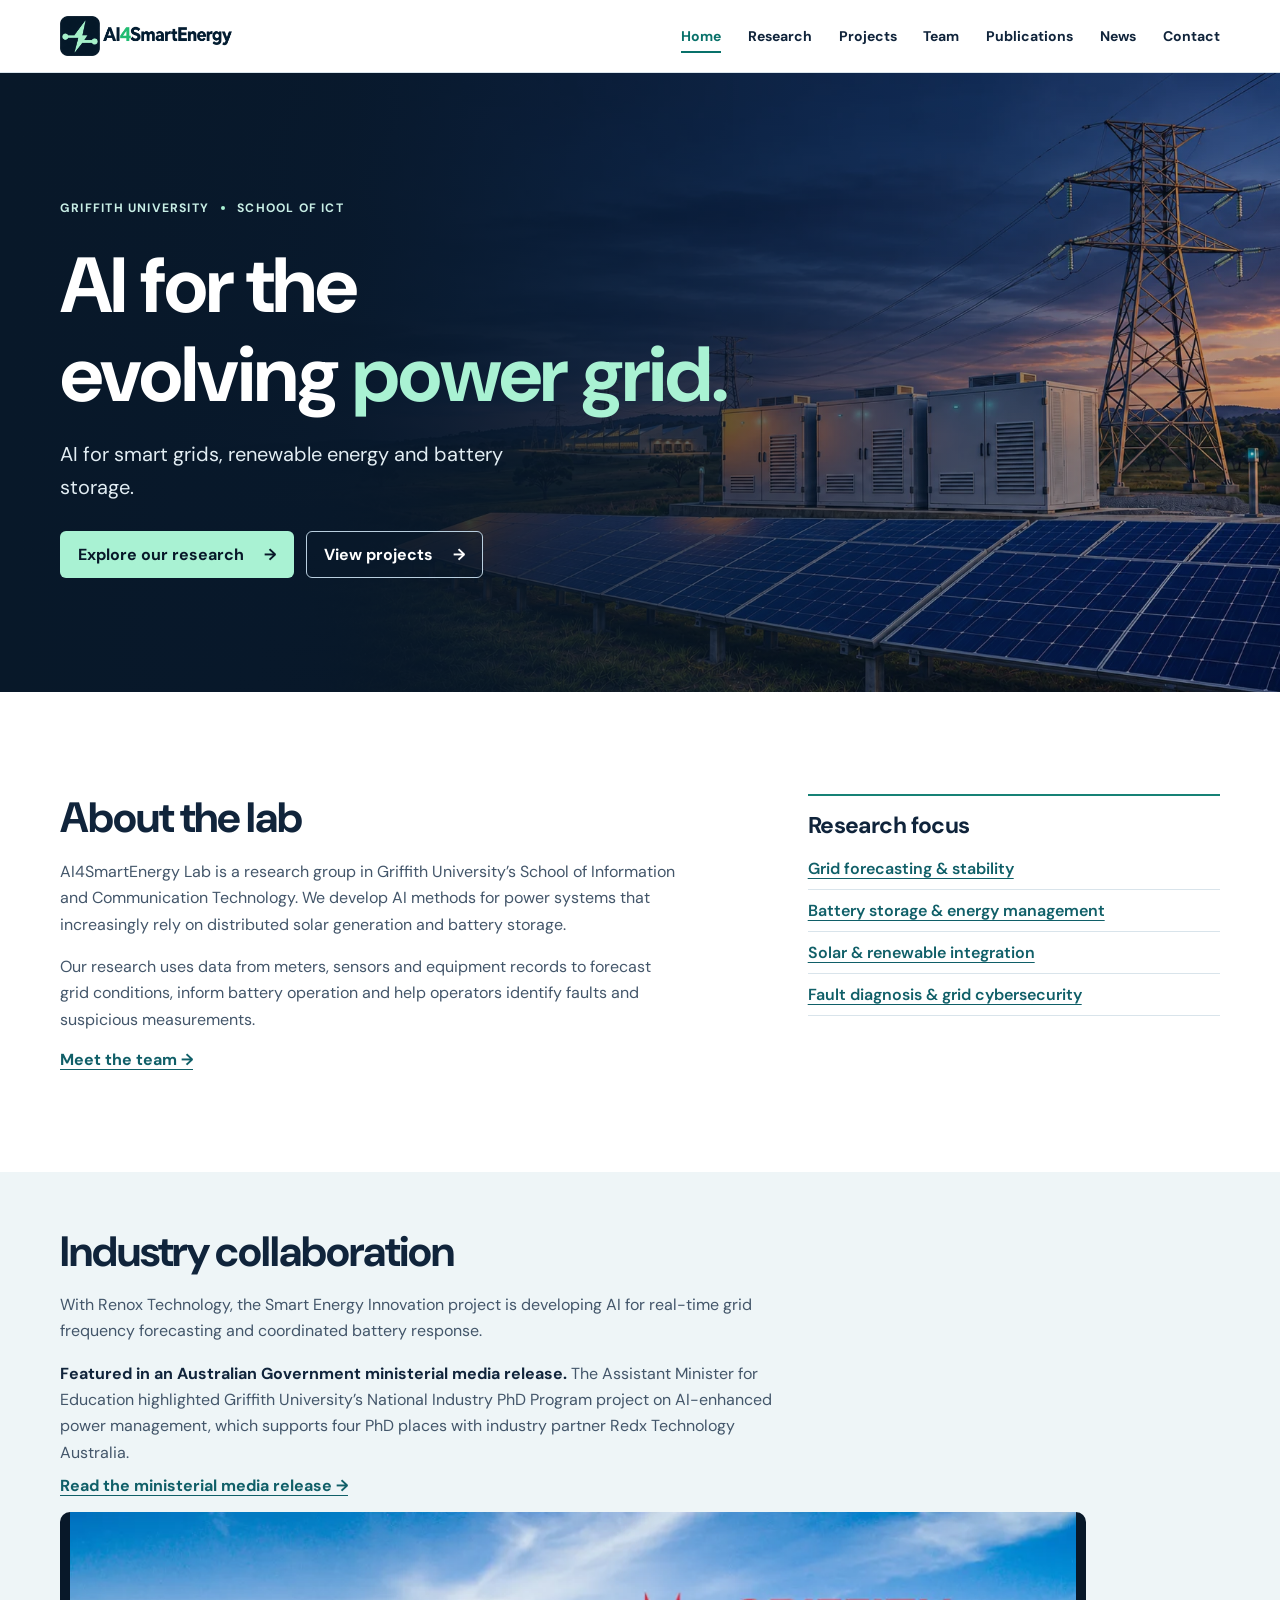
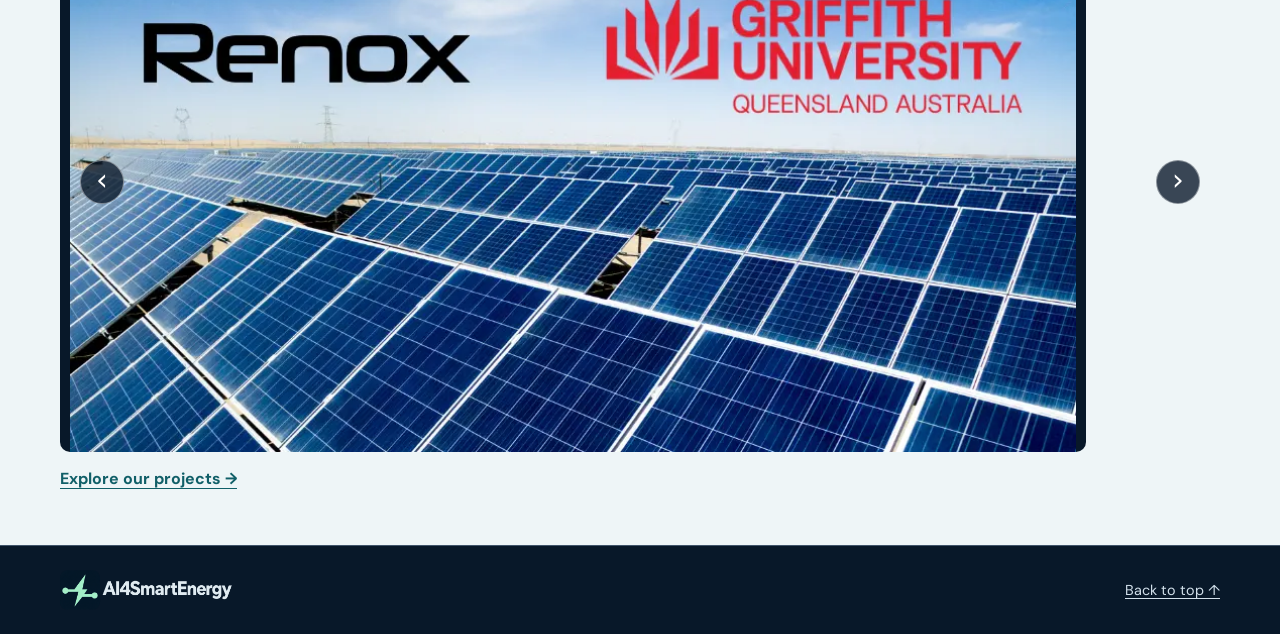
==== commit 67b5235d: "update update" ====
--- a/index.html
+++ b/index.html
@@ -3,8 +3,8 @@
 <head>
   <meta charset="utf-8">
   <meta name="viewport" content="width=device-width, initial-scale=1">
-  <meta name="description" content="AI4SmartGrids Lab at Griffith University develops AI methods for smart grids, renewable energy and battery storage.">
-  <title>AI4SmartGrids Lab | Griffith University</title>
+  <meta name="description" content="AI4SmartEnergy Lab at Griffith University develops AI methods for smart grids, renewable energy and battery storage.">
+  <title>AI4SmartEnergy Lab | Griffith University</title>
   <link rel="preconnect" href="https://fonts.googleapis.com">
   <link rel="preconnect" href="https://fonts.gstatic.com" crossorigin>
   <link href="https://fonts.googleapis.com/css2?family=DM+Sans:wght@400;500;600;700&display=swap" rel="stylesheet">
@@ -16,7 +16,7 @@
 <a class="skip" href="#main">Skip to content</a>
 <header class="site-header">
   <div class="wrap header-inner">
-    <a class="brand" href="index.html"><img src="assets/ai4smartgrids-logo.webp" width="840" height="152" alt="AI4SmartGrids Lab"></a>
+    <a class="brand" href="index.html"><img src="assets/ai4smartgrids-logo.webp" width="840" height="152" alt="AI4SmartEnergy Lab"></a>
     <button class="menu" type="button" aria-controls="navigation" aria-expanded="false">Menu</button>
     <nav id="navigation" aria-label="Main navigation">
       <a href="index.html" aria-current="page">Home</a>
@@ -42,7 +42,7 @@
   <section class="wrap section home-about" aria-labelledby="home-about-title">
     <div>
       <h2 id="home-about-title">About the lab</h2>
-      <p>AI4SmartGrids Lab is a research group in Griffith University’s School of Information and Communication Technology. We develop AI methods for power systems that increasingly rely on distributed solar generation and battery storage.</p>
+      <p>AI4SmartEnergy Lab is a research group in Griffith University’s School of Information and Communication Technology. We develop AI methods for power systems that increasingly rely on distributed solar generation and battery storage.</p>
       <p>Our research uses data from meters, sensors and equipment records to forecast grid conditions, inform battery operation and help operators identify faults and suspicious measurements.</p>
       <a class="text-link" href="team.html">Meet the team <span aria-hidden="true">→</span></a>
     </div>
@@ -80,6 +80,6 @@
     </div>
   </section>
 </main>
-<footer><div class="wrap footer-inner"><a class="footer-brand" href="index.html"><img src="assets/ai4smartgrids-logo.webp" width="840" height="152" alt="AI4SmartGrids Lab"></a><a href="#top">Back to top ↑</a></div></footer>
+<footer><div class="wrap footer-inner"><a class="footer-brand" href="index.html"><img src="assets/ai4smartgrids-logo.webp" width="840" height="152" alt="AI4SmartEnergy Lab"></a><a href="#top">Back to top ↑</a></div></footer>
 </body>
 </html>
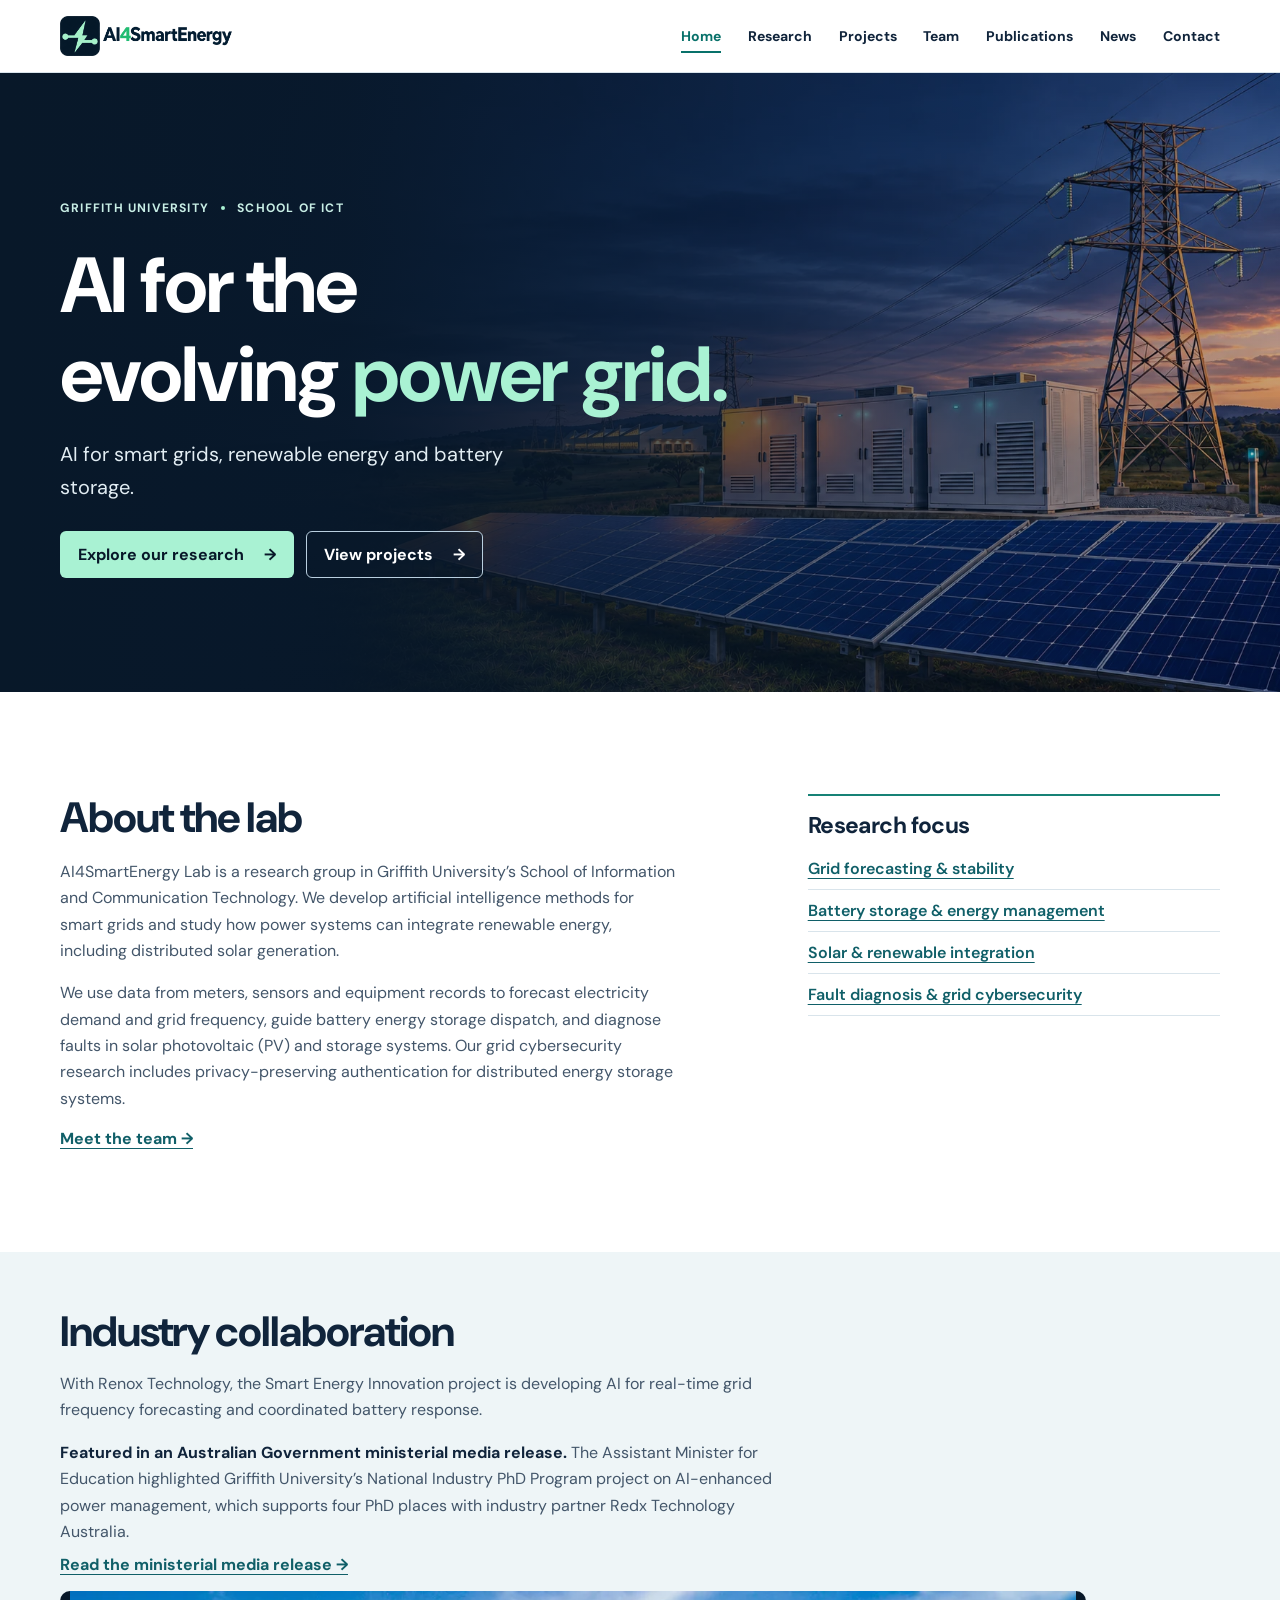
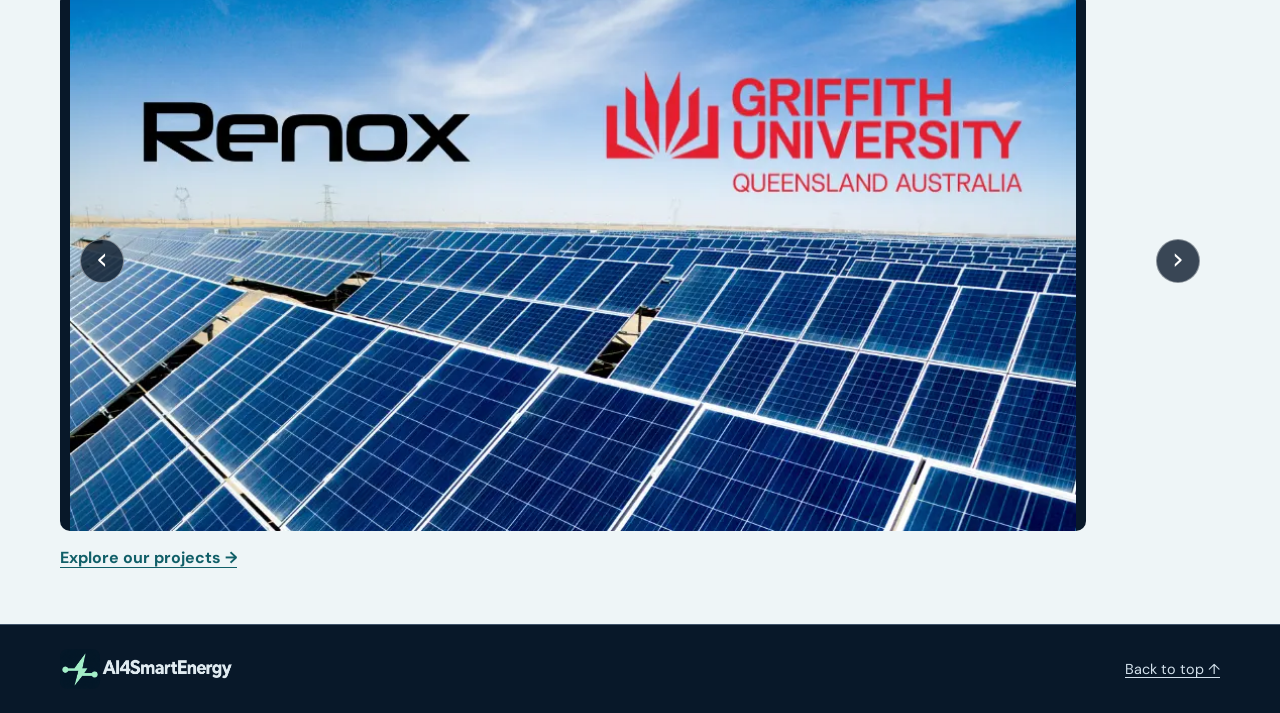
==== commit da4a308b: "update update" ====
--- a/index.html
+++ b/index.html
@@ -3,8 +3,8 @@
 <head>
   <meta charset="utf-8">
   <meta name="viewport" content="width=device-width, initial-scale=1">
-  <meta name="description" content="AI4SmartEnergy Lab at Griffith University develops AI methods for smart grids, renewable energy and battery storage.">
-  <title>AI4SmartEnergy Lab | Griffith University</title>
+  <meta name="description" content="AI4SmartEnergy Lab at Griffith University researches AI for smart grids, electricity demand and grid frequency forecasting, battery storage and grid cybersecurity.">
+  <title>AI4SmartEnergy Lab | AI for Smart Grids | Griffith University</title>
   <link rel="preconnect" href="https://fonts.googleapis.com">
   <link rel="preconnect" href="https://fonts.gstatic.com" crossorigin>
   <link href="https://fonts.googleapis.com/css2?family=DM+Sans:wght@400;500;600;700&display=swap" rel="stylesheet">
@@ -42,8 +42,8 @@
   <section class="wrap section home-about" aria-labelledby="home-about-title">
     <div>
       <h2 id="home-about-title">About the lab</h2>
-      <p>AI4SmartEnergy Lab is a research group in Griffith University’s School of Information and Communication Technology. We develop AI methods for power systems that increasingly rely on distributed solar generation and battery storage.</p>
-      <p>Our research uses data from meters, sensors and equipment records to forecast grid conditions, inform battery operation and help operators identify faults and suspicious measurements.</p>
+      <p>AI4SmartEnergy Lab is a research group in Griffith University’s School of Information and Communication Technology. We develop artificial intelligence methods for smart grids and study how power systems can integrate renewable energy, including distributed solar generation.</p>
+      <p>We use data from meters, sensors and equipment records to forecast electricity demand and grid frequency, guide battery energy storage dispatch, and diagnose faults in solar photovoltaic (PV) and storage systems. Our grid cybersecurity research includes privacy-preserving authentication for distributed energy storage systems.</p>
       <a class="text-link" href="team.html">Meet the team <span aria-hidden="true">→</span></a>
     </div>
     <div class="home-focus">
